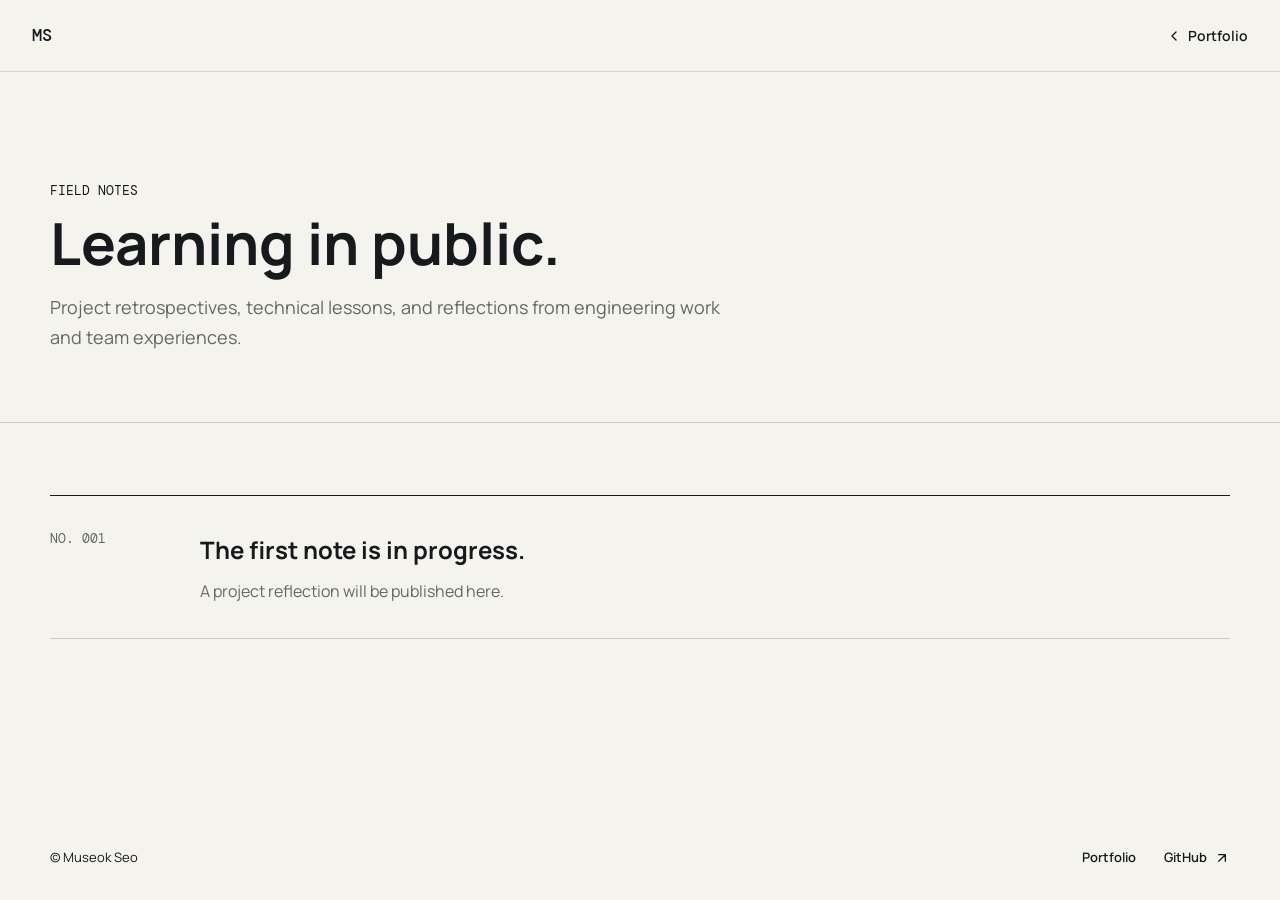
==== blog.html @ 658787b3 "Update: Website Photo" ====
<!doctype html>
<html lang="en">
  <head>
    <meta charset="UTF-8" />
    <meta name="viewport" content="width=device-width, initial-scale=1.0" />
    <meta
      name="description"
      content="Project reflections and engineering notes by Museok Seo."
    />
    <title>Field Notes | Museok Seo</title>
    <link rel="preconnect" href="https://fonts.googleapis.com" />
    <link rel="preconnect" href="https://fonts.gstatic.com" crossorigin />
    <link
      href="https://fonts.googleapis.com/css2?family=DM+Mono:wght@400;500&family=Manrope:wght@400;500;600;700&display=swap"
      rel="stylesheet"
    />
    <link rel="stylesheet" href="styles.css?v=8" />
  </head>
  <body>
    <a class="skip-link" href="#main-content">Skip to content</a>
    <header class="site-header subpage-header">
      <a class="wordmark" href="index.html" aria-label="Museok Seo, home">MS</a>
      <a class="header-link" href="index.html#blog">
        <svg class="icon" aria-hidden="true" viewBox="0 0 24 24">
          <path d="m15 18-6-6 6-6" />
        </svg>
        Portfolio
      </a>
    </header>

    <main class="subpage-main" id="main-content">
      <header class="page-intro">
        <p class="eyebrow">Field notes</p>
        <h1>Learning in public.</h1>
        <p>
          Project retrospectives, technical lessons, and reflections from engineering
          work and team experiences.
        </p>
      </header>

      <section class="post-list" aria-label="Blog posts">
        <div class="post-empty">
          <p class="blog-index">No. 001</p>
          <div>
            <h2>The first note is in progress.</h2>
            <p>A project reflection will be published here.</p>
          </div>
        </div>
      </section>
    </main>

    <footer class="site-footer">
      <p>&copy; Museok Seo</p>
      <div>
        <a href="index.html">Portfolio</a>
        <a href="https://github.com/museok05" target="_blank" rel="noreferrer">
          GitHub
          <svg class="icon" aria-hidden="true" viewBox="0 0 24 24">
            <path d="M7 7h10v10M7 17 17 7" />
          </svg>
        </a>
      </div>
    </footer>
  </body>
</html>
---- styles.css ----
:root {
  --paper: #f4f3ed;
  --paper-bright: #fcfbf7;
  --ink: #171a1d;
  --muted: #646863;
  --line: #c9cbc3;
  --solar-blue: #115fa7;
  --solar-blue-dark: #18364d;
  --solar-yellow: #f2c230;
  --max-width: 1180px;
  --side-padding: 32px;
  --hero-background: url("assets/hero-background.jpg");
}

* {
  box-sizing: border-box;
  letter-spacing: 0;
}

html {
  scroll-behavior: smooth;
  scroll-padding-top: 84px;
}

body {
  margin: 0;
  color: var(--ink);
  background: var(--paper);
  font-family: "Manrope", Arial, sans-serif;
  font-size: 16px;
  line-height: 1.65;
}

body.dialog-open {
  overflow: hidden;
}

img {
  display: block;
  max-width: 100%;
}

.visually-hidden {
  position: absolute;
  width: 1px;
  height: 1px;
  margin: -1px;
  padding: 0;
  border: 0;
  overflow: hidden;
  clip: rect(0 0 0 0);
  clip-path: inset(50%);
  white-space: nowrap;
}

a {
  color: inherit;
  text-decoration: none;
}

button {
  color: inherit;
  font: inherit;
}

button,
a {
  -webkit-tap-highlight-color: transparent;
}

.icon {
  width: 19px;
  height: 19px;
  fill: none;
  stroke: currentColor;
  stroke-width: 2;
  stroke-linecap: round;
  stroke-linejoin: round;
  flex: 0 0 auto;
}

.skip-link {
  position: fixed;
  top: 12px;
  left: 12px;
  z-index: 100;
  padding: 10px 14px;
  color: var(--paper-bright);
  background: var(--ink);
  transform: translateY(-160%);
}

.skip-link:focus {
  transform: translateY(0);
}

.site-header {
  position: fixed;
  top: 0;
  left: 0;
  z-index: 50;
  display: grid;
  grid-template-columns: 1fr auto 1fr;
  align-items: center;
  width: 100%;
  height: 72px;
  padding: 0 var(--side-padding);
  border-bottom: 1px solid rgba(23, 26, 29, 0.14);
  background: rgba(244, 243, 237, 0.94);
  backdrop-filter: blur(14px);
}

.wordmark {
  width: fit-content;
  font-family: "DM Mono", monospace;
  font-size: 17px;
  font-weight: 500;
}

.desktop-nav {
  display: flex;
  align-items: center;
  gap: 32px;
}

.desktop-nav a,
.header-link {
  position: relative;
  font-size: 14px;
  font-weight: 600;
}

.desktop-nav a::after {
  position: absolute;
  right: 0;
  bottom: -6px;
  left: 0;
  height: 2px;
  background: var(--solar-yellow);
  content: "";
  transform: scaleX(0);
  transform-origin: right;
  transition: transform 180ms ease;
}

.desktop-nav a:hover::after,
.desktop-nav a:focus-visible::after,
.desktop-nav a.is-active::after {
  transform: scaleX(1);
  transform-origin: left;
}

.header-link {
  display: inline-flex;
  align-items: center;
  justify-self: end;
  gap: 6px;
}

.header-link .icon {
  width: 16px;
  height: 16px;
}

.icon-button {
  display: inline-flex;
  align-items: center;
  justify-content: center;
  width: 42px;
  height: 42px;
  padding: 0;
  border: 1px solid var(--line);
  border-radius: 50%;
  background: transparent;
  cursor: pointer;
  transition:
    border-color 160ms ease,
    color 160ms ease,
    background 160ms ease;
}

.icon-button:hover,
.icon-button:focus-visible {
  color: var(--paper-bright);
  border-color: var(--solar-blue);
  background: var(--solar-blue);
}

.menu-button,
.mobile-nav {
  display: none;
}

.hero {
  position: relative;
  display: flex;
  min-height: 74vh;
  margin-top: 72px;
  align-items: center;
  overflow: hidden;
  background-color: #e9e8e2;
  background-image: var(--hero-background);
  background-position: center;
  background-size: cover;
}

.hero-scrim {
  position: absolute;
  inset: 0;
  background: rgba(244, 243, 237, 0.7);
}

.hero-layout {
  position: relative;
  z-index: 1;
  display: grid;
  grid-template-columns: 210px minmax(0, 620px);
  align-items: center;
  gap: 68px;
  width: min(100%, 1020px);
  margin: 0 auto;
  padding: 88px var(--side-padding);
}

.headshot {
  position: relative;
  display: grid;
  place-items: center;
  width: 196px;
  height: 196px;
  border: 4px solid var(--paper-bright);
  border-radius: 50%;
  background: var(--solar-blue-dark);
  box-shadow: 0 0 0 3px var(--solar-blue);
  overflow: visible;
}

.headshot-fallback {
  color: var(--paper-bright);
  font-family: "DM Mono", monospace;
  font-size: 52px;
  font-weight: 500;
}

.headshot-image {
  position: absolute;
  inset: 0;
  width: 100%;
  height: 100%;
  border-radius: 50%;
  object-fit: cover;
  opacity: 1;
}

.headshot.image-unavailable .headshot-image {
  opacity: 0;
}

.headshot-accent {
  position: absolute;
  right: 10px;
  bottom: 12px;
  width: 25px;
  height: 25px;
  border: 4px solid var(--paper-bright);
  border-radius: 50%;
  background: var(--solar-yellow);
}

.eyebrow,
.section-number,
.project-category,
.timeline-date,
.blog-index {
  margin: 0;
  font-family: "DM Mono", monospace;
  font-size: 13px;
  line-height: 1.4;
  text-transform: uppercase;
}

.hero h1 {
  max-width: 650px;
  margin: 16px 0 22px;
  font-size: 76px;
  font-weight: 600;
  line-height: 1;
}

.hero-intro {
  max-width: 560px;
  margin: 0;
  color: #3f4441;
  font-size: 20px;
  line-height: 1.55;
}

.hero-actions {
  display: flex;
  align-items: center;
  flex-wrap: wrap;
  gap: 26px;
  margin-top: 34px;
}

.text-link {
  display: inline-flex;
  align-items: center;
  gap: 9px;
  padding-bottom: 4px;
  border-bottom: 2px solid var(--solar-yellow);
  font-size: 15px;
  font-weight: 600;
}

.text-link-muted {
  color: var(--muted);
  border-color: var(--line);
}

.text-link[aria-disabled="true"] {
  cursor: default;
}

.section {
  display: grid;
  grid-template-columns: 1fr 2fr;
  column-gap: 64px;
  width: min(100%, calc(var(--max-width) + (var(--side-padding) * 2)));
  margin: 0 auto;
  padding: 112px var(--side-padding);
  border-bottom: 1px solid var(--line);
}

.section-heading {
  align-self: start;
}

.section-number {
  margin-bottom: 16px;
  color: var(--solar-blue);
  font-weight: 500;
}

.section-number::after {
  display: inline-block;
  width: 30px;
  height: 3px;
  margin: 0 0 3px 10px;
  background: var(--solar-yellow);
  content: "";
}

.section h2,
.projects-section h2,
.blog-section h2,
.skills-section h2,
.contact-section h2 {
  margin: 0;
  font-size: 38px;
  font-weight: 600;
  line-height: 1.15;
}

.section-heading > p:last-child:not(.section-number) {
  max-width: 290px;
  margin: 18px 0 0;
  color: var(--muted);
}

.about-section {
  grid-template-columns: 0.8fr 1.35fr 0.65fr;
  padding-top: 96px;
}

.about-copy p {
  max-width: 620px;
  margin: 0 0 24px;
  color: var(--muted);
}

.about-copy .lead {
  color: var(--ink);
  font-size: 24px;
  line-height: 1.45;
}

.quick-facts {
  margin: 0;
  border-top: 1px solid var(--line);
}

.quick-facts div {
  padding: 18px 0;
  border-bottom: 1px solid var(--line);
}

.quick-facts dt {
  margin-bottom: 4px;
  color: var(--solar-blue);
  font-family: "DM Mono", monospace;
  font-size: 12px;
  text-transform: uppercase;
}

.quick-facts dd {
  margin: 0;
  font-size: 14px;
  font-weight: 600;
}

.projects-section {
  border-bottom: 1px solid var(--line);
  background: var(--paper-bright);
}

.projects-inner {
  width: min(100%, calc(var(--max-width) + (var(--side-padding) * 2)));
  margin: 0 auto;
  padding: 112px var(--side-padding);
}

.projects-heading {
  display: grid;
  grid-template-columns: 0.55fr 1.2fr 1fr;
  align-items: end;
  gap: 40px;
  margin-bottom: 54px;
}

.projects-heading .section-number {
  margin: 0;
}

.projects-heading > p:last-child {
  max-width: 350px;
  margin: 0;
  color: var(--muted);
}

.project-showcase {
  display: grid;
  gap: 24px;
}

.project-stage {
  position: relative;
  min-height: 560px;
  border: 1px solid var(--line);
  border-radius: 6px;
  background: #ecece7;
  cursor: grab;
  touch-action: pan-y;
  user-select: none;
  overflow: hidden;
}

.project-stage::before {
  position: absolute;
  top: 50%;
  right: 13%;
  left: 13%;
  height: 1px;
  background: rgba(17, 95, 167, 0.2);
  content: "";
}

.project-stage:active {
  cursor: grabbing;
}

.project-stage:focus-visible {
  outline: 3px solid rgba(17, 95, 167, 0.35);
  outline-offset: 4px;
}

.project-track {
  position: absolute;
  inset: 0;
}

.project-card {
  position: absolute;
  top: 50%;
  left: 50%;
  z-index: 3;
  width: min(56%, 620px);
  aspect-ratio: 3 / 2;
  padding: 0;
  border: 3px solid transparent;
  border-radius: 6px;
  color: var(--paper-bright);
  background: var(--ink);
  cursor: pointer;
  overflow: hidden;
  transform-origin: center;
  transition:
    transform 480ms cubic-bezier(0.22, 1, 0.36, 1),
    opacity 320ms ease,
    filter 320ms ease,
    border-color 220ms ease,
    box-shadow 320ms ease;
}

.project-stage.is-dragging .project-card {
  transition:
    opacity 80ms linear,
    filter 80ms linear,
    border-color 80ms linear;
}

.project-card img {
  width: 100%;
  height: 100%;
  object-fit: cover;
  pointer-events: none;
}

.project-card::after {
  position: absolute;
  inset: auto 0 0;
  height: 42%;
  background: rgba(23, 26, 29, 0.74);
  content: "";
  pointer-events: none;
}

.project-card-label {
  position: absolute;
  right: 20px;
  bottom: 17px;
  left: 20px;
  z-index: 1;
  display: grid;
  gap: 2px;
  text-align: left;
  pointer-events: none;
}

.project-card-label span {
  color: #d6d8d3;
  font-family: "DM Mono", monospace;
  font-size: 11px;
  text-transform: uppercase;
}

.project-card-label strong {
  overflow: hidden;
  font-size: 20px;
  font-weight: 600;
  text-overflow: ellipsis;
  white-space: nowrap;
}

.project-card.is-active {
  border-color: var(--solar-yellow);
  box-shadow: 0 18px 38px rgba(23, 26, 29, 0.26);
}

.project-card:not(.is-active) {
  filter: saturate(0.75);
}

.carousel-arrow {
  position: absolute;
  top: 50%;
  z-index: 30;
  width: 48px;
  height: 48px;
  color: var(--ink);
  border-color: rgba(23, 26, 29, 0.2);
  background: rgba(252, 251, 247, 0.92);
  box-shadow: 0 8px 20px rgba(23, 26, 29, 0.12);
  transform: translateY(-50%);
}

.carousel-arrow-left {
  left: 20px;
}

.carousel-arrow-right {
  right: 20px;
}

.project-progress {
  position: absolute;
  right: 0;
  bottom: 18px;
  left: 0;
  z-index: 30;
  margin: 0;
  color: var(--muted);
  font-family: "DM Mono", monospace;
  font-size: 12px;
  text-align: center;
}

.project-console {
  display: flex;
  align-items: center;
  justify-content: space-between;
  gap: 36px;
  min-width: 0;
  padding-top: 8px;
}

.project-category {
  color: var(--solar-blue);
}

.project-active-copy h3 {
  margin: 8px 0 0;
  font-size: 30px;
  font-weight: 600;
  line-height: 1.2;
}

.project-active-copy .project-category {
  margin: 0;
}

.project-active-copy.is-updating {
  animation: project-copy-enter 420ms cubic-bezier(0.22, 1, 0.36, 1);
}

@keyframes project-copy-enter {
  from {
    opacity: 0.25;
    transform: translateY(10px);
  }
  to {
    opacity: 1;
    transform: translateY(0);
  }
}

.project-controls {
  display: flex;
  align-items: center;
}

.project-open-button {
  display: inline-flex;
  align-items: center;
  justify-content: space-between;
  min-height: 44px;
  width: auto;
  min-width: 180px;
  padding: 0 16px;
  border: 1px solid var(--solar-blue);
  border-radius: 4px;
  color: var(--paper-bright);
  background: var(--solar-blue);
  font-size: 14px;
  font-weight: 600;
  cursor: pointer;
}

.project-open-button .icon {
  margin-left: 18px;
  width: 17px;
  height: 17px;
}

.timeline {
  position: relative;
}

.timeline::before {
  position: absolute;
  top: 8px;
  bottom: 0;
  left: 5px;
  width: 1px;
  background: var(--line);
  content: "";
}

.timeline-item {
  position: relative;
  display: grid;
  grid-template-columns: 24px 120px 1fr;
  gap: 18px;
  padding: 0 0 52px;
}

.timeline-item:last-child {
  padding-bottom: 0;
}

.timeline-marker {
  position: relative;
  z-index: 1;
  width: 11px;
  height: 11px;
  margin-top: 6px;
  border: 2px solid var(--paper);
  border-radius: 50%;
  background: var(--solar-yellow);
  box-shadow: 0 0 0 2px var(--solar-blue);
}

.timeline-date {
  padding-top: 3px;
  color: var(--muted);
}

.timeline-item h3 {
  margin: 0 0 6px;
  font-size: 21px;
  font-weight: 600;
  line-height: 1.3;
}

.timeline-role {
  margin: 0 0 9px;
  color: var(--solar-blue);
  font-size: 15px;
  font-weight: 600;
}

.timeline-item > div:last-child > p:last-child {
  max-width: 620px;
  margin: 0;
  color: var(--muted);
}

.blog-section {
  border-bottom: 1px solid var(--line);
  background: #e8edf0;
}

.blog-inner {
  display: grid;
  grid-template-columns: 0.55fr 1.45fr;
  gap: 64px;
  width: min(100%, calc(var(--max-width) + (var(--side-padding) * 2)));
  margin: 0 auto;
  padding: 112px var(--side-padding);
}

.blog-feature {
  display: grid;
  grid-template-columns: 110px 1fr 58px;
  gap: 24px;
  align-items: center;
  padding: 34px 0;
  border-top: 1px solid var(--ink);
  border-bottom: 1px solid rgba(23, 26, 29, 0.25);
}

.blog-index {
  color: var(--solar-blue);
}

.blog-feature h3 {
  margin: 0 0 8px;
  font-size: 25px;
  font-weight: 600;
}

.blog-feature p:last-child {
  max-width: 600px;
  margin: 0;
  color: var(--muted);
}

.skills-section {
  padding: 112px 0;
  border-bottom: 1px solid var(--line);
  background: #ecece7;
  overflow: hidden;
}

.skills-heading {
  display: grid;
  grid-template-columns: 0.55fr 1.45fr auto;
  gap: 64px;
  align-items: end;
  width: min(100%, calc(var(--max-width) + (var(--side-padding) * 2)));
  margin: 0 auto 54px;
  padding: 0 var(--side-padding);
}

.skills-heading .section-number {
  margin: 0;
}

.skills-heading h2 {
  margin: 0;
}

.skills-heading > div > p {
  max-width: 580px;
  margin: 16px 0 0;
  color: var(--muted);
}

.skills-motion-toggle {
  color: var(--solar-blue);
  border-color: rgba(17, 95, 167, 0.35);
  background: var(--paper-bright);
}

.skills-marquee {
  width: 100%;
  border-top: 1px solid var(--line);
  border-bottom: 1px solid var(--line);
  background: var(--paper-bright);
  overflow: hidden;
}

.skills-track {
  display: flex;
  width: max-content;
  animation: skills-loop 64s linear infinite;
  will-change: transform;
}

.skills-section.is-paused .skills-track,
.skills-marquee:hover .skills-track {
  animation-play-state: paused;
}

.skills-sequence {
  display: flex;
  flex: 0 0 auto;
  gap: 14px;
  padding: 14px 7px;
}

.skill-item {
  display: grid;
  grid-template-columns: 64px minmax(0, 1fr);
  gap: 18px;
  align-items: center;
  flex: 0 0 250px;
  height: 132px;
  padding: 24px;
  border: 1px solid var(--line);
  border-radius: 8px;
  background: #ffffff;
}

.skill-logo {
  display: grid;
  place-items: center;
  width: 58px;
  height: 58px;
  padding: 8px;
}

.skill-logo img {
  width: 100%;
  height: 100%;
  object-fit: contain;
}

.skill-copy {
  display: grid;
  gap: 3px;
  min-width: 0;
}

.skill-copy strong {
  overflow: hidden;
  font-size: 15px;
  font-weight: 700;
  text-overflow: ellipsis;
  white-space: nowrap;
}

.skill-copy span {
  color: var(--solar-blue);
  font-family: "DM Mono", monospace;
  font-size: 10px;
  text-transform: uppercase;
}

@keyframes skills-loop {
  to {
    transform: translate3d(-50%, 0, 0);
  }
}

.circle-link {
  display: inline-flex;
  align-items: center;
  justify-content: center;
  width: 52px;
  height: 52px;
  border: 1px solid var(--solar-blue);
  border-radius: 50%;
  color: var(--paper-bright);
  background: var(--solar-blue);
}

.contact-section {
  color: var(--paper-bright);
  background: #162b3a;
}

.contact-inner {
  display: grid;
  grid-template-columns: 0.8fr 1.2fr;
  gap: 80px;
  width: min(100%, calc(var(--max-width) + (var(--side-padding) * 2)));
  margin: 0 auto;
  padding: 112px var(--side-padding);
}

.contact-section .eyebrow {
  color: var(--solar-yellow);
}

.contact-section h2 {
  margin-top: 16px;
  font-size: 52px;
}

.contact-intro {
  max-width: 510px;
  margin: 22px 0 0;
  color: #c5d0d5;
  font-size: 17px;
}

.contact-list {
  border-top: 1px solid rgba(255, 255, 255, 0.35);
}

.contact-list > a,
.contact-list > span {
  display: grid;
  grid-template-columns: 100px 1fr 24px;
  gap: 18px;
  align-items: center;
  min-height: 76px;
  border-bottom: 1px solid rgba(255, 255, 255, 0.22);
}

.contact-list > a > span,
.contact-list > span > span {
  color: #aebdc5;
  font-family: "DM Mono", monospace;
  font-size: 12px;
  text-transform: uppercase;
}

.contact-list strong {
  font-size: 15px;
  font-weight: 600;
}

.contact-placeholder {
  color: #9cabb3;
}

.site-footer {
  display: flex;
  align-items: center;
  justify-content: space-between;
  min-height: 84px;
  padding: 0 max(var(--side-padding), calc((100vw - var(--max-width)) / 2));
  font-size: 13px;
}

.site-footer > div {
  display: flex;
  align-items: center;
  gap: 28px;
}

.site-footer a {
  display: inline-flex;
  align-items: center;
  gap: 7px;
  font-weight: 600;
}

.site-footer .icon {
  width: 16px;
  height: 16px;
}

.project-dialog {
  width: min(1120px, calc(100% - 40px));
  max-height: calc(100vh - 32px);
  padding: 0;
  border: 0;
  border-radius: 6px;
  color: var(--ink);
  background: var(--paper-bright);
  box-shadow: 0 24px 70px rgba(15, 25, 31, 0.3);
  overflow: auto;
}

.project-dialog[open] {
  animation: dialog-enter 460ms cubic-bezier(0.22, 1, 0.36, 1) both;
}

.project-dialog.is-closing {
  animation: dialog-exit 280ms cubic-bezier(0.4, 0, 1, 1) both;
}

.project-dialog::backdrop {
  background: rgba(12, 19, 24, 0.72);
  backdrop-filter: blur(4px);
  animation: backdrop-enter 360ms ease both;
}

.project-dialog.is-closing::backdrop {
  animation: backdrop-exit 280ms ease both;
}

@keyframes dialog-enter {
  from {
    opacity: 0;
    transform: translateY(32px) scale(0.975);
  }
  to {
    opacity: 1;
    transform: translateY(0) scale(1);
  }
}

@keyframes dialog-exit {
  from {
    opacity: 1;
    transform: translateY(0) scale(1);
  }
  to {
    opacity: 0;
    transform: translateY(22px) scale(0.985);
  }
}

@keyframes backdrop-enter {
  from {
    background: rgba(12, 19, 24, 0);
  }
}

@keyframes backdrop-exit {
  to {
    background: rgba(12, 19, 24, 0);
  }
}

.dialog-close {
  position: sticky;
  top: 16px;
  right: 16px;
  z-index: 50;
  float: right;
  margin: 16px 16px -58px 0;
  border-color: rgba(255, 255, 255, 0.55);
  color: var(--paper-bright);
  background: rgba(23, 26, 29, 0.66);
}

.step-viewer {
  position: relative;
  width: 100%;
  height: min(60vh, 620px);
  min-height: 440px;
  background: #e8edf0;
  overflow: hidden;
}

.step-viewer canvas {
  display: block;
  width: 100%;
  height: 100%;
  cursor: grab;
  touch-action: none;
}

.step-viewer canvas:active {
  cursor: grabbing;
}

.step-toolbar {
  position: absolute;
  right: 18px;
  bottom: 18px;
  left: 18px;
  z-index: 10;
  display: flex;
  align-items: center;
  justify-content: space-between;
  gap: 20px;
  min-height: 54px;
  padding: 7px 8px 7px 16px;
  border-radius: 4px;
  color: var(--paper-bright);
  background: rgba(22, 43, 58, 0.88);
  backdrop-filter: blur(10px);
}

.step-status {
  margin: 0;
  overflow: hidden;
  font-family: "DM Mono", monospace;
  font-size: 11px;
  text-overflow: ellipsis;
  text-transform: uppercase;
  white-space: nowrap;
}

.step-actions {
  display: flex;
  align-items: center;
  gap: 8px;
}

.step-action {
  width: 38px;
  height: 38px;
  color: var(--paper-bright);
  border-color: rgba(255, 255, 255, 0.38);
}

.step-loading {
  position: absolute;
  inset: 0;
  z-index: 8;
  display: grid;
  place-content: center;
  justify-items: center;
  gap: 14px;
  color: var(--solar-blue-dark);
  background: rgba(232, 237, 240, 0.9);
}

.step-loading[hidden],
.step-error[hidden] {
  display: none;
}

.step-loading p,
.step-error {
  margin: 0;
  font-family: "DM Mono", monospace;
  font-size: 12px;
  text-transform: uppercase;
}

.step-spinner {
  width: 34px;
  height: 34px;
  border: 3px solid rgba(17, 95, 167, 0.2);
  border-top-color: var(--solar-blue);
  border-radius: 50%;
  animation: spin 800ms linear infinite;
}

@keyframes spin {
  to {
    transform: rotate(360deg);
  }
}

.step-error {
  position: absolute;
  top: 18px;
  left: 18px;
  z-index: 9;
  max-width: calc(100% - 100px);
  padding: 10px 12px;
  border-left: 3px solid var(--solar-yellow);
  color: var(--paper-bright);
  background: rgba(22, 43, 58, 0.9);
}

.dialog-body {
  display: block;
}

.dialog-content {
  width: min(100%, 860px);
  margin: 0 auto;
  padding: 64px 54px;
}

.dialog-content h2 {
  margin: 12px 0 16px;
  font-size: 38px;
  line-height: 1.15;
}

.dialog-summary {
  margin: 0;
  color: var(--muted);
  font-size: 17px;
}

.dialog-image-section {
  padding: 0 54px 64px;
}

.dialog-image-heading {
  margin-bottom: 20px;
  padding-top: 36px;
  border-top: 1px solid var(--line);
}

.dialog-image-heading p {
  margin: 0 0 8px;
}

.dialog-image-heading h3 {
  margin: 0;
  font-size: 24px;
}

.dialog-media {
  aspect-ratio: 16 / 9;
  margin: 0;
  border-radius: 6px;
  background: var(--ink);
  overflow: hidden;
}

.dialog-media img {
  display: block;
  width: 100%;
  height: 100%;
  object-fit: cover;
}

.tag-list {
  display: flex;
  flex-wrap: wrap;
  gap: 8px;
  margin: 24px 0 36px;
  padding: 0;
  list-style: none;
}

.tag-list li {
  padding: 5px 9px;
  border: 1px solid var(--line);
  border-radius: 4px;
  font-family: "DM Mono", monospace;
  font-size: 11px;
}

.dialog-detail {
  display: grid;
  gap: 24px;
}

.dialog-detail section {
  padding-top: 18px;
  border-top: 1px solid var(--line);
}

.dialog-detail h3 {
  margin: 0 0 7px;
  font-size: 15px;
}

.dialog-detail p {
  margin: 0;
  color: var(--muted);
  font-size: 14px;
}

.dialog-links {
  display: flex;
  gap: 22px;
  margin-top: 34px;
}

.dialog-links a {
  display: inline-flex;
  align-items: center;
  gap: 7px;
  padding-bottom: 3px;
  border-bottom: 2px solid var(--solar-yellow);
  font-size: 14px;
  font-weight: 600;
}

.dialog-links a[hidden] {
  display: none;
}

.reveal {
  opacity: 0;
  transform: translateY(18px);
  transition:
    opacity 500ms ease,
    transform 500ms ease;
}

.reveal.is-visible {
  opacity: 1;
  transform: translateY(0);
}

/* Blog listing and reusable article page */
.subpage-header {
  position: sticky;
  grid-template-columns: 1fr auto;
}

.subpage-header .header-link {
  display: inline-flex;
}

.subpage-main {
  min-height: calc(100vh - 156px);
}

.page-intro {
  padding: 110px max(var(--side-padding), calc((100vw - var(--max-width)) / 2)) 70px;
  border-bottom: 1px solid var(--line);
}

.page-intro h1 {
  max-width: 820px;
  margin: 12px 0 18px;
  font-size: 58px;
  line-height: 1.08;
}

.page-intro > p:last-child {
  max-width: 680px;
  margin: 0;
  color: var(--muted);
  font-size: 18px;
}

.post-list {
  width: min(100%, calc(var(--max-width) + (var(--side-padding) * 2)));
  margin: 0 auto;
  padding: 72px var(--side-padding) 112px;
}

.post-empty {
  display: grid;
  grid-template-columns: 120px 1fr;
  gap: 30px;
  padding: 34px 0;
  border-top: 1px solid var(--ink);
  border-bottom: 1px solid var(--line);
}

.post-empty h2 {
  margin: 0 0 8px;
  font-size: 24px;
}

.post-empty p {
  margin: 0;
  color: var(--muted);
}

.article-header {
  width: min(100%, 860px);
  margin: 0 auto;
  padding: 110px var(--side-padding) 60px;
}

.article-header h1 {
  margin: 14px 0 20px;
  font-size: 52px;
  line-height: 1.12;
}

.article-header > p:last-child {
  color: var(--muted);
  font-size: 18px;
}

.article-body {
  width: min(100%, 760px);
  margin: 0 auto;
  padding: 0 var(--side-padding) 120px;
}

.article-body h2 {
  margin: 52px 0 14px;
  font-size: 27px;
}

.article-body p {
  color: #3f4441;
}

.article-body .article-lead {
  color: var(--ink);
  font-size: 21px;
  line-height: 1.6;
}

@media (prefers-reduced-motion: reduce) {
  html {
    scroll-behavior: auto;
  }

  .reveal {
    opacity: 1;
    transform: none;
    transition: none;
  }

  .project-card {
    transition: none;
  }

  .skills-track {
    animation: none;
  }

  .skills-motion-toggle {
    display: none;
  }

  .project-dialog[open],
  .project-dialog.is-closing,
  .project-dialog::backdrop,
  .project-dialog.is-closing::backdrop {
    animation-duration: 1ms;
  }
}

@media (max-width: 980px) {
  :root {
    --side-padding: 24px;
  }

  .hero-layout {
    grid-template-columns: 170px minmax(0, 1fr);
    gap: 44px;
    width: min(100%, 820px);
  }

  .headshot {
    width: 160px;
    height: 160px;
  }

  .hero h1 {
    font-size: 62px;
  }

  .project-console {
    gap: 40px;
  }
}

@media (max-width: 760px) {
  :root {
    --side-padding: 22px;
  }

  .site-header {
    grid-template-columns: 1fr auto;
  }

  .desktop-nav,
  .header-link {
    display: none;
  }

  .menu-button {
    display: inline-flex;
    border: 0;
  }

  .mobile-nav {
    position: absolute;
    top: 72px;
    right: 0;
    left: 0;
    display: none;
    padding: 12px var(--side-padding) 24px;
    border-bottom: 1px solid var(--line);
    background: var(--paper);
  }

  .mobile-nav.is-open {
    display: grid;
  }

  .mobile-nav a {
    padding: 11px 0;
    border-bottom: 1px solid var(--line);
    font-weight: 600;
  }

  .hero {
    min-height: auto;
  }

  .hero-scrim {
    background: rgba(244, 243, 237, 0.78);
  }

  .hero-layout {
    grid-template-columns: 1fr;
    gap: 30px;
    width: 100%;
    padding-top: 64px;
    padding-bottom: 72px;
  }

  .headshot {
    width: 132px;
    height: 132px;
  }

  .headshot-fallback {
    font-size: 39px;
  }

  .headshot-accent {
    width: 22px;
    height: 22px;
    border-width: 3px;
  }

  .hero h1 {
    margin-top: 12px;
    margin-bottom: 18px;
    font-size: 48px;
  }

  .hero-intro {
    max-width: 520px;
    font-size: 17px;
  }

  .section,
  .about-section {
    grid-template-columns: 1fr;
    gap: 44px;
    padding-top: 82px;
    padding-bottom: 82px;
  }

  .section h2,
  .projects-section h2,
  .blog-section h2,
  .skills-section h2 {
    font-size: 32px;
  }

  .projects-inner {
    padding-top: 82px;
    padding-bottom: 82px;
  }

  .projects-heading {
    grid-template-columns: 1fr;
    gap: 14px;
    margin-bottom: 36px;
  }

  .projects-heading > p:last-child {
    margin-top: 4px;
  }

  .project-stage {
    min-height: 440px;
  }

  .project-card {
    width: min(72%, 400px);
  }

  .project-card-label strong {
    font-size: 17px;
  }

  .carousel-arrow {
    width: 42px;
    height: 42px;
  }

  .carousel-arrow-left {
    left: 10px;
  }

  .carousel-arrow-right {
    right: 10px;
  }

  .project-console {
    align-items: stretch;
    flex-direction: column;
    gap: 22px;
  }

  .project-open-button {
    width: 100%;
  }

  .experience-section {
    gap: 54px;
  }

  .blog-inner {
    grid-template-columns: 1fr;
    gap: 44px;
    padding-top: 82px;
    padding-bottom: 82px;
  }

  .blog-feature {
    grid-template-columns: 1fr 52px;
  }

  .blog-index {
    grid-column: 1 / -1;
  }

  .skills-section {
    padding: 82px 0;
  }

  .skills-heading {
    grid-template-columns: 1fr auto;
    gap: 14px 24px;
    margin-bottom: 36px;
  }

  .skills-heading .section-number {
    grid-column: 1;
  }

  .skills-heading > div {
    grid-column: 1 / -1;
  }

  .skills-motion-toggle {
    grid-column: 2;
    grid-row: 1;
  }

  .contact-inner {
    grid-template-columns: 1fr;
    gap: 54px;
    padding-top: 82px;
    padding-bottom: 82px;
  }

  .contact-section h2 {
    font-size: 40px;
  }

  .page-intro {
    padding-top: 80px;
  }

  .page-intro h1 {
    font-size: 43px;
  }

  .dialog-content {
    padding: 46px 28px;
  }

  .dialog-content h2 {
    font-size: 31px;
  }
}

@media (max-width: 520px) {
  .hero-actions {
    align-items: flex-start;
    flex-direction: column;
    gap: 18px;
  }

  .hero h1 {
    font-size: 43px;
  }

  .project-stage {
    min-height: 350px;
  }

  .project-card {
    width: 74%;
    touch-action: pan-y;
  }

  .project-card-label {
    right: 10px;
    bottom: 8px;
    left: 10px;
  }

  .project-card-label strong {
    font-size: 15px;
  }

  .project-controls {
    flex-wrap: wrap;
  }

  .project-open-button {
    flex: 1 1 160px;
  }

  .skill-item {
    grid-template-columns: 56px minmax(0, 1fr);
    flex-basis: 218px;
    height: 118px;
    padding: 20px;
  }

  .skill-logo {
    width: 52px;
    height: 52px;
    padding: 10px;
  }

  .timeline-item {
    grid-template-columns: 20px 1fr;
    gap: 15px;
  }

  .timeline-date {
    grid-column: 2;
    margin-bottom: -8px;
  }

  .timeline-item > div:last-child {
    grid-column: 2;
  }

  .contact-list > a,
  .contact-list > span {
    grid-template-columns: 82px minmax(0, 1fr) 20px;
    gap: 12px;
  }

  .contact-list strong {
    overflow-wrap: anywhere;
  }

  .site-footer {
    align-items: flex-start;
    flex-direction: column;
    justify-content: center;
    gap: 4px;
  }

  .post-empty {
    grid-template-columns: 1fr;
    gap: 10px;
  }

  .article-header h1 {
    font-size: 39px;
  }

  .project-dialog {
    width: calc(100% - 20px);
    max-height: calc(100vh - 20px);
  }

  .step-viewer {
    height: 390px;
    min-height: 390px;
  }

  .step-toolbar {
    right: 10px;
    bottom: 10px;
    left: 10px;
    padding-left: 10px;
  }

  .step-status {
    max-width: 110px;
  }

  .dialog-content {
    padding: 50px 24px;
  }

  .dialog-image-section {
    padding: 0 24px 32px;
  }

  .dialog-media {
    aspect-ratio: 4 / 3;
  }

  .dialog-links {
    align-items: flex-start;
    flex-direction: column;
  }
}
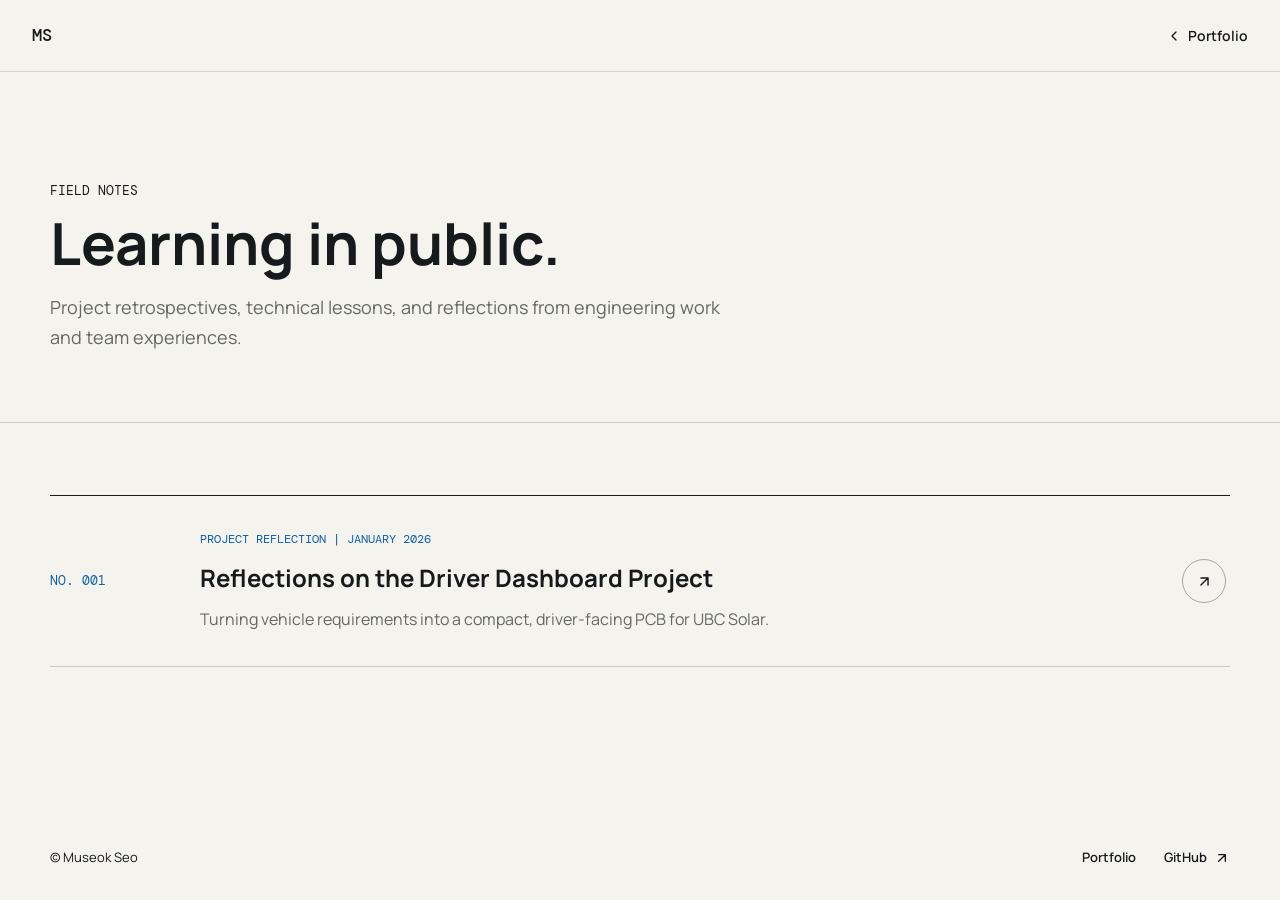
==== commit 110ed08d: "Update: Website Formatting" ====
--- a/blog.html
+++ b/blog.html
@@ -14,7 +14,7 @@
       href="https://fonts.googleapis.com/css2?family=DM+Mono:wght@400;500&family=Manrope:wght@400;500;600;700&display=swap"
       rel="stylesheet"
     />
-    <link rel="stylesheet" href="styles.css?v=8" />
+    <link rel="stylesheet" href="styles.css?v=10" />
   </head>
   <body>
     <a class="skip-link" href="#main-content">Skip to content</a>
@@ -39,13 +39,22 @@
       </header>
 
       <section class="post-list" aria-label="Blog posts">
-        <div class="post-empty">
+        <a class="post-entry" href="posts/dashboard-blog.html">
           <p class="blog-index">No. 001</p>
           <div>
-            <h2>The first note is in progress.</h2>
-            <p>A project reflection will be published here.</p>
+            <p class="post-entry-meta">Project reflection | January 2026</p>
+            <h2>Reflections on the Driver Dashboard Project</h2>
+            <p>
+              Turning vehicle requirements into a compact, driver-facing PCB for
+              UBC Solar.
+            </p>
           </div>
-        </div>
+          <span class="post-entry-arrow" aria-hidden="true">
+            <svg class="icon" viewBox="0 0 24 24">
+              <path d="M7 7h10v10M7 17 17 7" />
+            </svg>
+          </span>
+        </a>
       </section>
     </main>
 
--- a/styles.css
+++ b/styles.css
@@ -1214,19 +1214,40 @@
   font-size: 24px;
 }
 
-.dialog-media {
-  aspect-ratio: 16 / 9;
-  margin: 0;
+.dialog-gallery {
+  display: grid;
+  grid-template-columns: repeat(2, minmax(0, 1fr));
+  gap: 16px;
+}
+
+.dialog-gallery-item {
+  margin: 0;
+  border: 1px solid var(--line);
   border-radius: 6px;
-  background: var(--ink);
+  background: #e8edf0;
   overflow: hidden;
 }
 
-.dialog-media img {
+.dialog-gallery-item:first-child {
+  grid-column: 1 / -1;
+}
+
+.dialog-gallery-item img {
   display: block;
-  width: 100%;
-  height: 100%;
-  object-fit: cover;
+  width: auto;
+  max-width: 100%;
+  max-height: 760px;
+  height: auto;
+  margin: 0 auto;
+  object-fit: contain;
+}
+
+.dialog-gallery-item figcaption {
+  padding: 11px 13px;
+  border-top: 1px solid var(--line);
+  color: var(--muted);
+  background: var(--paper-bright);
+  font-size: 13px;
 }
 
 .tag-list {
@@ -1356,6 +1377,77 @@
 .post-empty p {
   margin: 0;
   color: var(--muted);
+}
+
+.post-entry {
+  display: grid;
+  grid-template-columns: 120px minmax(0, 1fr) 48px;
+  gap: 30px;
+  align-items: center;
+  padding: 34px 0;
+  border-top: 1px solid var(--ink);
+  border-bottom: 1px solid var(--line);
+  color: var(--ink);
+}
+
+.post-entry-meta {
+  margin: 0 0 8px;
+  color: var(--solar-blue);
+  font-family: "DM Mono", monospace;
+  font-size: 12px;
+  text-transform: uppercase;
+}
+
+.post-entry h2 {
+  margin: 0 0 8px;
+  font-size: 24px;
+  transition: color 180ms ease;
+}
+
+.post-entry div > p:last-child {
+  margin: 0;
+  color: var(--muted);
+}
+
+.post-entry-arrow {
+  display: grid;
+  place-items: center;
+  width: 44px;
+  height: 44px;
+  border: 1px solid rgba(23, 26, 29, 0.35);
+  border-radius: 50%;
+  transition:
+    color 180ms ease,
+    border-color 180ms ease,
+    background 180ms ease;
+}
+
+.post-entry-arrow .icon {
+  width: 17px;
+  height: 17px;
+}
+
+.post-entry:hover h2,
+.post-entry:focus-visible h2 {
+  color: var(--solar-blue);
+}
+
+.post-entry:hover .post-entry-arrow,
+.post-entry:focus-visible .post-entry-arrow {
+  border-color: var(--solar-blue);
+  color: var(--paper-bright);
+  background: var(--solar-blue);
+}
+
+@media (max-width: 760px) {
+  .post-entry {
+    grid-template-columns: minmax(0, 1fr) 44px;
+    gap: 16px;
+  }
+
+  .post-entry > .blog-index {
+    grid-column: 1 / -1;
+  }
 }
 
 .article-header {
@@ -1789,8 +1881,12 @@
     padding: 0 24px 32px;
   }
 
-  .dialog-media {
-    aspect-ratio: 4 / 3;
+  .dialog-gallery {
+    grid-template-columns: 1fr;
+  }
+
+  .dialog-gallery-item:first-child {
+    grid-column: auto;
   }
 
   .dialog-links {
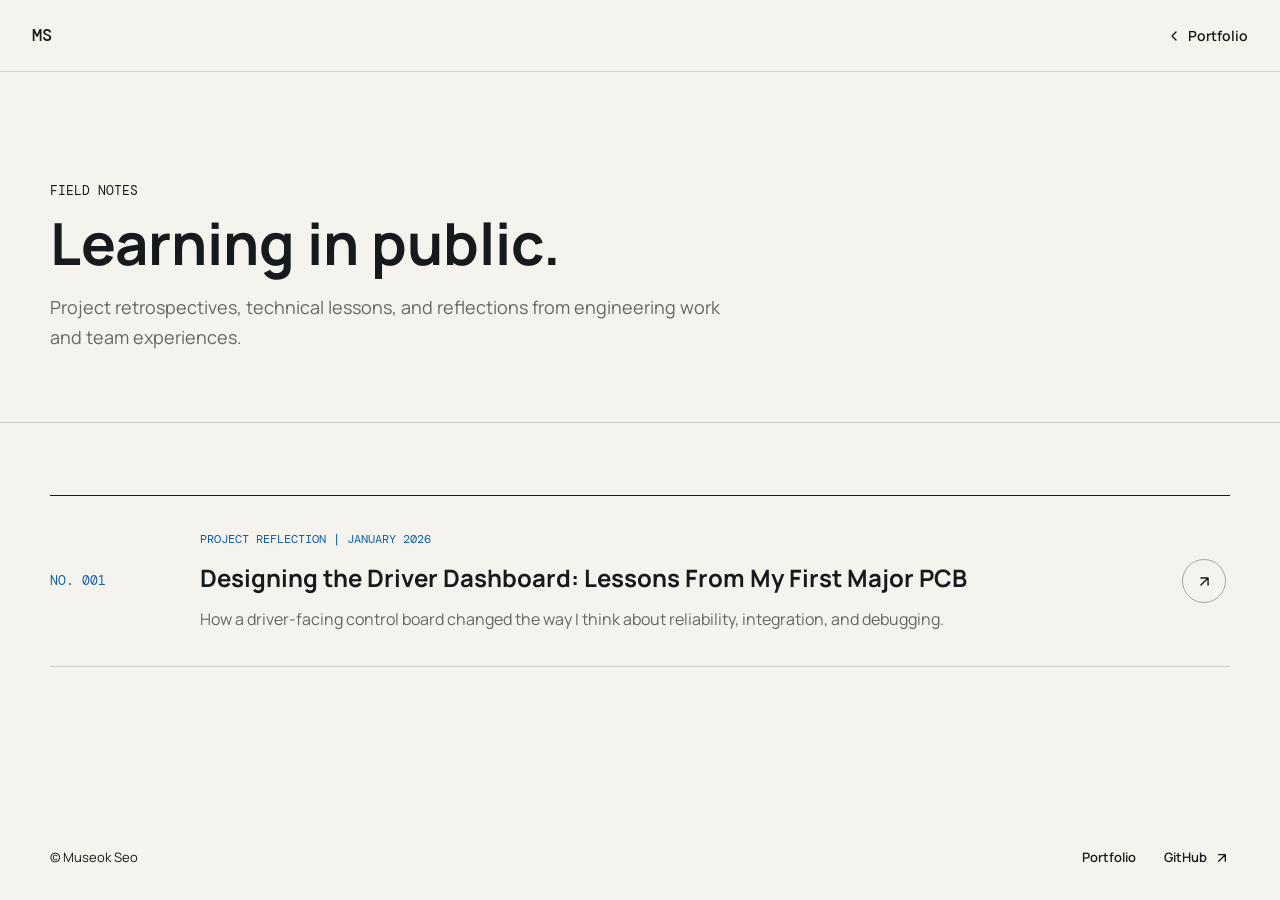
==== commit b929ddd8: "Update: Blog Format" ====
--- a/blog.html
+++ b/blog.html
@@ -14,7 +14,7 @@
       href="https://fonts.googleapis.com/css2?family=DM+Mono:wght@400;500&family=Manrope:wght@400;500;600;700&display=swap"
       rel="stylesheet"
     />
-    <link rel="stylesheet" href="styles.css?v=10" />
+    <link rel="stylesheet" href="styles.css?v=11" />
   </head>
   <body>
     <a class="skip-link" href="#main-content">Skip to content</a>
@@ -43,10 +43,10 @@
           <p class="blog-index">No. 001</p>
           <div>
             <p class="post-entry-meta">Project reflection | January 2026</p>
-            <h2>Reflections on the Driver Dashboard Project</h2>
+            <h2>Designing the Driver Dashboard: Lessons From My First Major PCB</h2>
             <p>
-              Turning vehicle requirements into a compact, driver-facing PCB for
-              UBC Solar.
+              How a driver-facing control board changed the way I think about
+              reliability, integration, and debugging.
             </p>
           </div>
           <span class="post-entry-arrow" aria-hidden="true">
--- a/styles.css
+++ b/styles.css
@@ -1451,26 +1451,27 @@
 }
 
 .article-header {
-  width: min(100%, 860px);
+  width: min(calc(100% - var(--side-padding) - var(--side-padding)), 760px);
   margin: 0 auto;
-  padding: 110px var(--side-padding) 60px;
+  padding: 104px 0 52px;
 }
 
 .article-header h1 {
   margin: 14px 0 20px;
-  font-size: 52px;
-  line-height: 1.12;
+  font-size: 46px;
+  line-height: 1.14;
 }
 
 .article-header > p:last-child {
+  margin-bottom: 0;
   color: var(--muted);
   font-size: 18px;
 }
 
 .article-body {
-  width: min(100%, 760px);
+  width: min(calc(100% - var(--side-padding) - var(--side-padding)), 760px);
   margin: 0 auto;
-  padding: 0 var(--side-padding) 120px;
+  padding: 0 0 120px;
 }
 
 .article-body h2 {
@@ -1486,6 +1487,48 @@
   color: var(--ink);
   font-size: 21px;
   line-height: 1.6;
+}
+
+.article-figure {
+  margin: 44px 0;
+  border: 1px solid var(--line);
+  border-radius: 6px;
+  background: #e8edf0;
+  overflow: hidden;
+}
+
+.article-figure img {
+  width: auto;
+  max-width: 100%;
+  max-height: 720px;
+  height: auto;
+  margin: 0 auto;
+  object-fit: contain;
+}
+
+.article-figure figcaption {
+  padding: 11px 13px;
+  border-top: 1px solid var(--line);
+  color: var(--muted);
+  background: var(--paper-bright);
+  font-size: 13px;
+}
+
+.article-image-grid {
+  display: grid;
+  grid-template-columns: repeat(2, minmax(0, 1fr));
+  gap: 16px;
+  margin: 44px 0;
+}
+
+.article-image-grid .article-figure {
+  margin: 0;
+}
+
+@media (max-width: 760px) {
+  .article-image-grid {
+    grid-template-columns: 1fr;
+  }
 }
 
 @media (prefers-reduced-motion: reduce) {
@@ -1849,7 +1892,16 @@
   }
 
   .article-header h1 {
-    font-size: 39px;
+    font-size: 34px;
+  }
+
+  .article-header {
+    padding-top: 92px;
+    padding-bottom: 42px;
+  }
+
+  .article-body .article-lead {
+    font-size: 19px;
   }
 
   .project-dialog {
